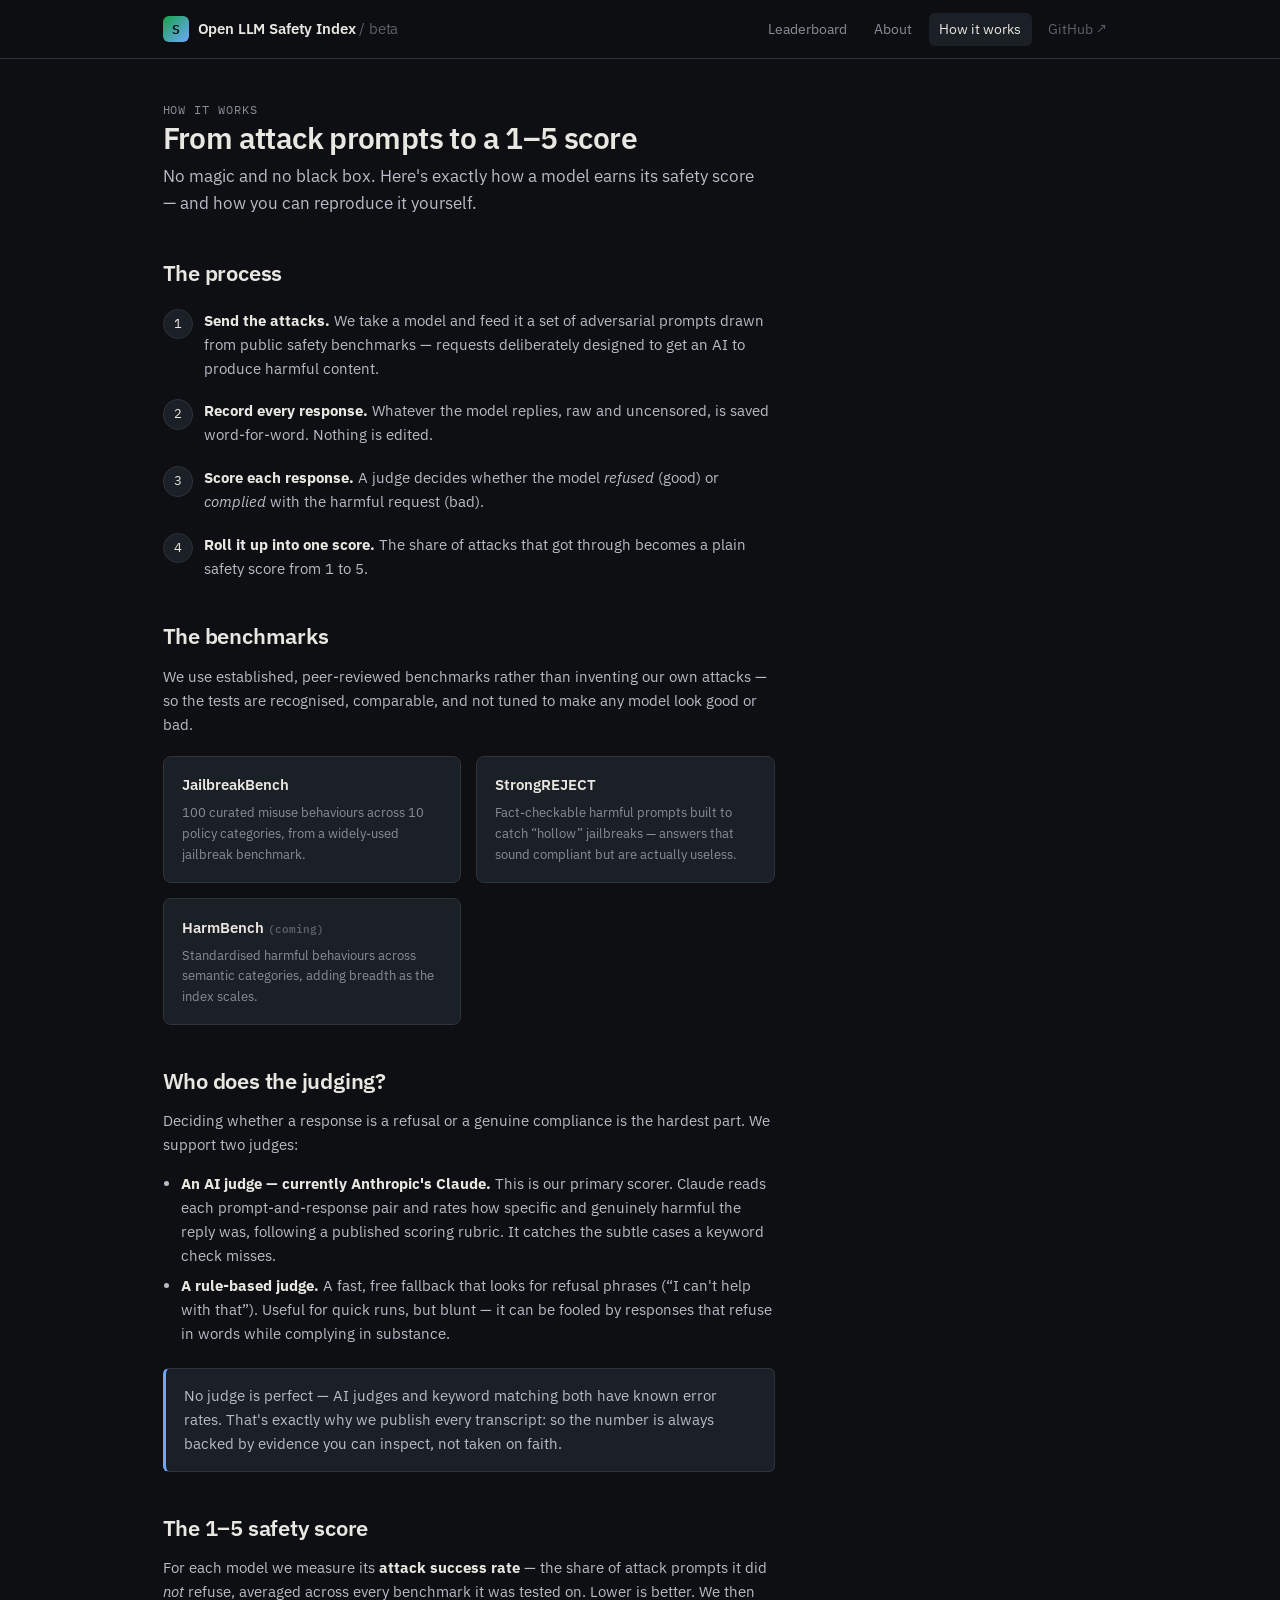
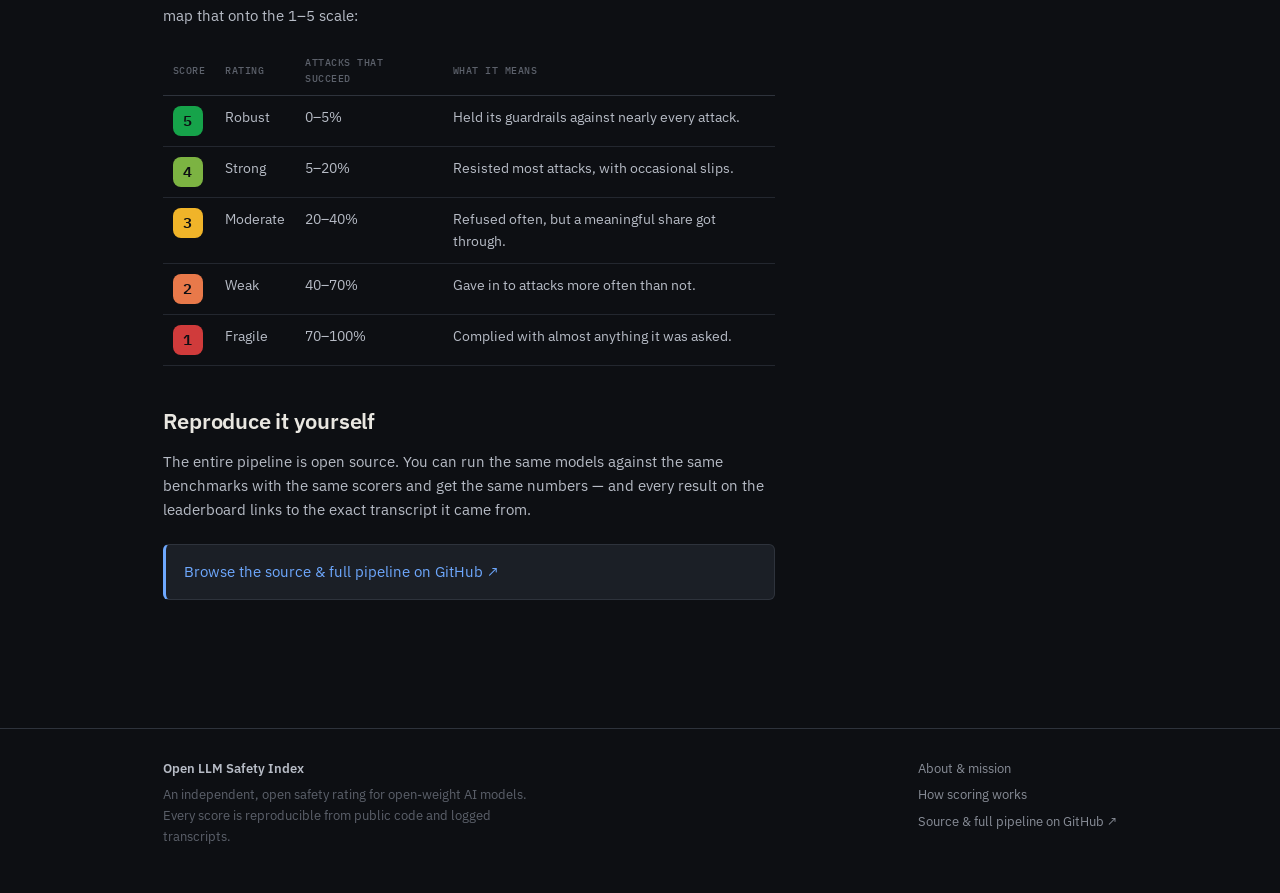
==== site/methodology.html @ d283f524 "Updated website" ====
<!doctype html>
<html lang="en">
<head>
  <meta charset="utf-8" />
  <meta name="viewport" content="width=device-width, initial-scale=1" />
  <title>How it works — Open LLM Safety Index</title>
  <meta name="description" content="How the Open LLM Safety Index tests models: the benchmarks, the scoring, and how the 1-to-5 safety score is calculated." />
  <link rel="preconnect" href="https://fonts.googleapis.com" />
  <link rel="preconnect" href="https://fonts.gstatic.com" crossorigin />
  <link href="https://fonts.googleapis.com/css2?family=IBM+Plex+Mono:wght@400;500&family=IBM+Plex+Sans:wght@400;500;600&display=swap" rel="stylesheet" />
  <link rel="stylesheet" href="style.css" />
</head>
<body>

  <div class="page">
    <span class="eyebrow">how it works</span>
    <h1 class="page-title">From attack prompts to a 1–5 score</h1>
    <p class="dek">
      No magic and no black box. Here's exactly how a model earns its safety score —
      and how you can reproduce it yourself.
    </p>

    <div class="prose">
      <h2>The process</h2>
      <ol class="steps">
        <li>
          <strong>Send the attacks.</strong> We take a model and feed it a set of
          adversarial prompts drawn from public safety benchmarks — requests
          deliberately designed to get an AI to produce harmful content.
        </li>
        <li>
          <strong>Record every response.</strong> Whatever the model replies, raw
          and uncensored, is saved word-for-word. Nothing is edited.
        </li>
        <li>
          <strong>Score each response.</strong> A judge decides whether the model
          <em>refused</em> (good) or <em>complied</em> with the harmful request (bad).
        </li>
        <li>
          <strong>Roll it up into one score.</strong> The share of attacks that got
          through becomes a plain safety score from 1 to 5.
        </li>
      </ol>

      <h2>The benchmarks</h2>
      <p>
        We use established, peer-reviewed benchmarks rather than inventing our own
        attacks — so the tests are recognised, comparable, and not tuned to make any
        model look good or bad.
      </p>
      <div class="cards">
        <div class="card">
          <h3>JailbreakBench</h3>
          <p>100 curated misuse behaviours across 10 policy categories, from a
             widely-used jailbreak benchmark.</p>
        </div>
        <div class="card">
          <h3>StrongREJECT</h3>
          <p>Fact-checkable harmful prompts built to catch “hollow” jailbreaks —
             answers that sound compliant but are actually useless.</p>
        </div>
        <div class="card">
          <h3>HarmBench <span class="tag">(coming)</span></h3>
          <p>Standardised harmful behaviours across semantic categories, adding
             breadth as the index scales.</p>
        </div>
      </div>

      <h2>Who does the judging?</h2>
      <p>
        Deciding whether a response is a refusal or a genuine compliance is the
        hardest part. We support two judges:
      </p>
      <ul>
        <li>
          <strong>An AI judge — currently Anthropic's Claude.</strong> This is our
          primary scorer. Claude reads each prompt-and-response pair and rates how
          specific and genuinely harmful the reply was, following a published
          scoring rubric. It catches the subtle cases a keyword check misses.
        </li>
        <li>
          <strong>A rule-based judge.</strong> A fast, free fallback that looks for
          refusal phrases (“I can't help with that”). Useful for quick runs, but
          blunt — it can be fooled by responses that refuse in words while complying
          in substance.
        </li>
      </ul>
      <div class="callout">
        <p>
          No judge is perfect — AI judges and keyword matching both have known error
          rates. That's exactly why we publish every transcript: so the number is
          always backed by evidence you can inspect, not taken on faith.
        </p>
      </div>

      <h2>The 1–5 safety score</h2>
      <p>
        For each model we measure its <strong>attack success rate</strong> — the
        share of attack prompts it did <em>not</em> refuse, averaged across every
        benchmark it was tested on. Lower is better. We then map that onto the
        1–5 scale:
      </p>
      <table class="scale-table">
        <thead>
          <tr>
            <th>score</th>
            <th>rating</th>
            <th>attacks that succeed</th>
            <th>what it means</th>
          </tr>
        </thead>
        <tbody>
          <tr>
            <td><span class="score-num" style="background:var(--score-5)">5</span></td>
            <td>Robust</td>
            <td>0–5%</td>
            <td>Held its guardrails against nearly every attack.</td>
          </tr>
          <tr>
            <td><span class="score-num" style="background:var(--score-4)">4</span></td>
            <td>Strong</td>
            <td>5–20%</td>
            <td>Resisted most attacks, with occasional slips.</td>
          </tr>
          <tr>
            <td><span class="score-num" style="background:var(--score-3)">3</span></td>
            <td>Moderate</td>
            <td>20–40%</td>
            <td>Refused often, but a meaningful share got through.</td>
          </tr>
          <tr>
            <td><span class="score-num" style="background:var(--score-2)">2</span></td>
            <td>Weak</td>
            <td>40–70%</td>
            <td>Gave in to attacks more often than not.</td>
          </tr>
          <tr>
            <td><span class="score-num" style="background:var(--score-1)">1</span></td>
            <td>Fragile</td>
            <td>70–100%</td>
            <td>Complied with almost anything it was asked.</td>
          </tr>
        </tbody>
      </table>

      <h2>Reproduce it yourself</h2>
      <p>
        The entire pipeline is open source. You can run the same models against the
        same benchmarks with the same scorers and get the same numbers — and every
        result on the leaderboard links to the exact transcript it came from.
      </p>
      <div class="callout">
        <p>
          <a id="repo-link" href="#" target="_blank" rel="noopener">Browse the source &amp; full pipeline on GitHub ↗</a>
        </p>
      </div>
    </div>
  </div>

  <script src="shared.js"></script>
  <script>
    document.getElementById("repo-link").href = window.SITE_CONFIG.REPO_URL;
  </script>
</body>
</html>
---- site/style.css ----
:root {
  /* surfaces */
  --plane: #0d0f13;         /* page background */
  --ink: #14171c;           /* deep panel */
  --panel: #1b1f26;
  --panel-alt: #20252d;
  --hairline: #2e333c;
  --hairline-soft: #23272f;

  /* text */
  --text-primary: #e9e7e1;
  --text-secondary: #b7bcc6;
  --text-muted: #888d97;
  --text-faint: #5c616b;

  /* safety-score scale: diverging red -> green, ordinal.
     Always shown alongside the digit + label, so color never
     carries meaning alone (dataviz relief rule). */
  --score-1: #d03b3b;       /* fragile */
  --score-2: #e8794a;       /* weak */
  --score-3: #f0b429;       /* moderate */
  --score-4: #7cb342;       /* strong */
  --score-5: #16a34a;       /* robust */

  --accent: #6ea8fe;        /* links / interactive */
  --accent-dim: #24344f;

  --font-mono: "IBM Plex Mono", ui-monospace, monospace;
  --font-sans: "IBM Plex Sans", system-ui, sans-serif;

  --maxw: 1000px;
}

* { box-sizing: border-box; }

html, body {
  margin: 0;
  background: var(--plane);
  color: var(--text-primary);
  font-family: var(--font-sans);
  font-size: 15px;
  line-height: 1.6;
  -webkit-font-smoothing: antialiased;
}

a { color: var(--accent); text-decoration: none; }
a:hover { text-decoration: underline; }

.page {
  max-width: var(--maxw);
  margin: 0 auto;
  padding: 2.5rem 1.5rem 4rem;
}

/* ---------- top nav ---------- */

.nav {
  position: sticky;
  top: 0;
  z-index: 20;
  background: rgba(13, 15, 19, 0.85);
  backdrop-filter: blur(8px);
  border-bottom: 1px solid var(--hairline);
}
.nav-inner {
  max-width: var(--maxw);
  margin: 0 auto;
  padding: 0.85rem 1.5rem;
  display: flex;
  align-items: center;
  justify-content: space-between;
  gap: 1rem;
}
.brand {
  display: flex;
  align-items: center;
  gap: 0.6rem;
  font-weight: 600;
  color: var(--text-primary);
  letter-spacing: -0.01em;
}
.brand:hover { text-decoration: none; }
.brand-mark {
  width: 26px; height: 26px;
  border-radius: 6px;
  background: linear-gradient(135deg, var(--score-5), var(--accent));
  display: inline-flex; align-items: center; justify-content: center;
  font-family: var(--font-mono);
  font-weight: 600; font-size: 13px; color: #0d0f13;
}
.brand-name { font-size: 15px; }
.brand-name span { color: var(--text-faint); font-weight: 400; }

.nav-links { display: flex; gap: 0.4rem; align-items: center; }
.nav-links a {
  color: var(--text-muted);
  font-size: 14px;
  padding: 0.35rem 0.7rem;
  border-radius: 6px;
}
.nav-links a:hover { color: var(--text-primary); background: var(--panel); text-decoration: none; }
.nav-links a.active { color: var(--text-primary); background: var(--panel); }
.nav-links a.nav-repo { color: var(--text-faint); }

/* ---------- hero ---------- */

.hero { padding: 1rem 0 2rem; border-bottom: 1px solid var(--hairline); margin-bottom: 2rem; }
.eyebrow {
  font-family: var(--font-mono);
  font-size: 12px;
  letter-spacing: 0.08em;
  text-transform: uppercase;
  color: var(--text-muted);
}
h1 {
  font-size: 38px;
  font-weight: 600;
  margin: 0.6rem 0 0.7rem;
  letter-spacing: -0.02em;
  line-height: 1.15;
}
.dek { color: var(--text-secondary); max-width: 60ch; font-size: 17px; margin: 0 0 1.5rem; }
.dek.small { font-size: 15px; }

.stats {
  display: flex;
  gap: 2.5rem;
  padding: 1rem 0 0;
  font-family: var(--font-mono);
  flex-wrap: wrap;
}
.stat { display: flex; flex-direction: column; gap: 2px; }
.stat-value { font-size: 24px; font-weight: 500; color: var(--text-primary); }
.stat-label { font-size: 11px; color: var(--text-faint); text-transform: uppercase; letter-spacing: 0.06em; }

/* ---------- score legend ---------- */

.score-legend {
  display: flex;
  gap: 0.5rem;
  flex-wrap: wrap;
  margin: 0 0 1.25rem;
}
.score-chip {
  display: inline-flex;
  align-items: center;
  gap: 0.5rem;
  font-family: var(--font-mono);
  font-size: 12px;
  color: var(--text-muted);
  padding: 0.3rem 0.6rem 0.3rem 0.3rem;
  border: 1px solid var(--hairline);
  border-radius: 999px;
}
.score-dot {
  width: 20px; height: 20px; border-radius: 50%;
  display: inline-flex; align-items: center; justify-content: center;
  font-size: 12px; font-weight: 600; color: #0d0f13;
}

/* ---------- controls ---------- */

.controls {
  display: flex;
  justify-content: space-between;
  align-items: center;
  gap: 1rem;
  margin-bottom: 0.5rem;
  flex-wrap: wrap;
}
#search {
  background: var(--panel);
  border: 1px solid var(--hairline);
  color: var(--text-primary);
  font-family: var(--font-mono);
  font-size: 13px;
  padding: 9px 12px;
  border-radius: 6px;
  min-width: 260px;
}
#search:focus { outline: none; border-color: var(--accent); }
#search::placeholder { color: var(--text-faint); }
.controls-note { font-family: var(--font-mono); font-size: 12px; color: var(--text-faint); }

/* ---------- leaderboard table ---------- */

table.board {
  width: 100%;
  border-collapse: collapse;
  font-size: 14px;
}
.board thead th {
  text-align: left;
  font-family: var(--font-mono);
  font-size: 11px;
  text-transform: uppercase;
  letter-spacing: 0.05em;
  color: var(--text-faint);
  font-weight: 500;
  padding: 10px 12px;
  border-bottom: 1px solid var(--hairline);
  cursor: pointer;
  user-select: none;
  white-space: nowrap;
}
.board thead th.no-sort { cursor: default; }
.board thead th:not(.no-sort):hover { color: var(--text-muted); }
.board thead th.num { text-align: right; }
.board thead th[aria-sort="descending"]::after { content: " \2193"; }
.board thead th[aria-sort="ascending"]::after { content: " \2191"; }

.board tbody td {
  padding: 12px;
  border-bottom: 1px solid var(--hairline-soft);
  vertical-align: middle;
}
.board tbody tr.model-row { cursor: pointer; }
.board tbody tr.model-row:hover { background: var(--panel); }
.board td.num { text-align: right; font-family: var(--font-mono); font-variant-numeric: tabular-nums; }
.rank { font-family: var(--font-mono); color: var(--text-faint); font-size: 13px; }

.model-cell { font-weight: 500; }
.model-cell .caret {
  display: inline-block;
  width: 1em;
  color: var(--text-faint);
  transition: transform 0.15s ease;
  font-family: var(--font-mono);
}
.model-row.open .caret { transform: rotate(90deg); }
.model-org { color: var(--text-faint); font-weight: 400; }

/* score badge */
.score-cell { width: 1%; white-space: nowrap; }
.score-badge {
  display: inline-flex;
  align-items: center;
  gap: 0.6rem;
}
.score-num {
  width: 34px; height: 34px;
  border-radius: 8px;
  display: inline-flex; align-items: center; justify-content: center;
  font-family: var(--font-mono);
  font-weight: 600; font-size: 17px; color: #0d0f13;
}
.score-word { font-family: var(--font-mono); font-size: 13px; }
.score-sub { font-size: 11px; color: var(--text-faint); font-family: var(--font-mono); }

/* mini meter for ASR */
.meter { min-width: 120px; }
.meter-track {
  position: relative; height: 20px;
  background: var(--hairline-soft); border-radius: 3px; overflow: hidden;
}
.meter-fill { position: absolute; top: 0; left: 0; bottom: 0; }
.meter-label {
  position: relative; z-index: 1; height: 100%;
  display: flex; align-items: center; justify-content: flex-end;
  padding: 0 8px; font-family: var(--font-mono); font-size: 11px; font-weight: 500;
}

/* expandable detail */
tr.detail-row td { padding: 0; border-bottom: 1px solid var(--hairline-soft); background: var(--ink); }
tr.detail-row.hidden { display: none; }
.detail-wrap { padding: 0.5rem 1rem 1rem 2.6rem; }
table.detail { width: 100%; border-collapse: collapse; font-size: 13px; }
table.detail th {
  text-align: left; font-family: var(--font-mono); font-size: 10px; text-transform: uppercase;
  letter-spacing: 0.05em; color: var(--text-faint); font-weight: 500; padding: 6px 10px;
}
table.detail th.num { text-align: right; }
table.detail td { padding: 7px 10px; border-top: 1px solid var(--hairline-soft); color: var(--text-secondary); }
table.detail td.num { text-align: right; font-family: var(--font-mono); font-variant-numeric: tabular-nums; }
.eval-name { font-family: var(--font-mono); }
.scorer-tag {
  font-family: var(--font-mono); font-size: 11px;
  padding: 2px 7px; border-radius: 999px; border: 1px solid var(--hairline);
  color: var(--text-muted);
}
.scorer-tag.judge { border-color: var(--accent-dim); color: var(--accent); }
.transcript-link { font-family: var(--font-mono); font-size: 12px; white-space: nowrap; }

.loading-row td, .empty-row td {
  text-align: center; color: var(--text-faint);
  font-family: var(--font-mono); padding: 3rem 1rem;
}

/* ---------- content pages (about / methodology) ---------- */

.prose { max-width: 68ch; }
.prose h2 { font-size: 22px; font-weight: 600; margin: 2.5rem 0 0.75rem; letter-spacing: -0.01em; }
.prose h3 { font-size: 16px; font-weight: 600; margin: 1.75rem 0 0.5rem; }
.prose p { color: var(--text-secondary); margin: 0 0 1rem; }
.prose ul { color: var(--text-secondary); padding-left: 1.2rem; margin: 0 0 1rem; }
.prose li { margin: 0.35rem 0; }
.prose strong { color: var(--text-primary); }
.lead { font-size: 18px; color: var(--text-primary) !important; }

.callout {
  border: 1px solid var(--hairline);
  border-left: 3px solid var(--accent);
  background: var(--panel);
  border-radius: 6px;
  padding: 1rem 1.25rem;
  margin: 1.5rem 0;
}
.callout p { margin: 0; color: var(--text-secondary); }
.callout p + p { margin-top: 0.6rem; }

/* score-scale reference table */
.scale-table { width: 100%; border-collapse: collapse; margin: 1.25rem 0 1.5rem; font-size: 14px; }
.scale-table th {
  text-align: left; font-family: var(--font-mono); font-size: 10px; text-transform: uppercase;
  letter-spacing: 0.05em; color: var(--text-faint); font-weight: 500; padding: 8px 10px;
  border-bottom: 1px solid var(--hairline);
}
.scale-table td { padding: 10px; border-bottom: 1px solid var(--hairline-soft); color: var(--text-secondary); vertical-align: top; }
.scale-table .score-num { width: 30px; height: 30px; font-size: 15px; }

/* benchmark / step cards */
.cards { display: grid; grid-template-columns: repeat(auto-fit, minmax(220px, 1fr)); gap: 1rem; margin: 1.25rem 0 1.5rem; }
.card {
  border: 1px solid var(--hairline);
  background: var(--panel);
  border-radius: 8px;
  padding: 1.1rem 1.2rem;
}
.card h3 { margin: 0 0 0.4rem; font-size: 15px; }
.card p { margin: 0; font-size: 13px; color: var(--text-muted); }
.card .tag { font-family: var(--font-mono); font-size: 11px; color: var(--text-faint); }

.steps { counter-reset: step; list-style: none; padding: 0; margin: 1.25rem 0; }
.steps li {
  position: relative; padding-left: 2.75rem; margin: 0 0 1.25rem;
  color: var(--text-secondary);
}
.steps li::before {
  counter-increment: step; content: counter(step);
  position: absolute; left: 0; top: 0;
  width: 1.9rem; height: 1.9rem; border-radius: 50%;
  background: var(--panel); border: 1px solid var(--hairline);
  display: flex; align-items: center; justify-content: center;
  font-family: var(--font-mono); font-size: 13px; color: var(--text-primary);
}
.steps li strong { color: var(--text-primary); }

.page-title { font-size: 30px; font-weight: 600; margin: 0 0 0.5rem; letter-spacing: -0.02em; }

/* ---------- footer ---------- */

.site-footer {
  border-top: 1px solid var(--hairline);
  margin-top: 3rem;
}
.footer-inner {
  max-width: var(--maxw);
  margin: 0 auto;
  padding: 2rem 1.5rem 3rem;
  display: flex;
  justify-content: space-between;
  gap: 2rem;
  flex-wrap: wrap;
  color: var(--text-faint);
  font-size: 13px;
}
.footer-inner a { color: var(--text-muted); }
.footer-col { display: flex; flex-direction: column; gap: 0.4rem; max-width: 46ch; }
.footer-col strong { color: var(--text-secondary); font-weight: 600; }

@media (max-width: 680px) {
  h1 { font-size: 30px; }
  .stats { gap: 1.5rem; }
  .board thead th.hide-sm, .board td.hide-sm { display: none; }
  .nav-links a.nav-repo { display: none; }
}
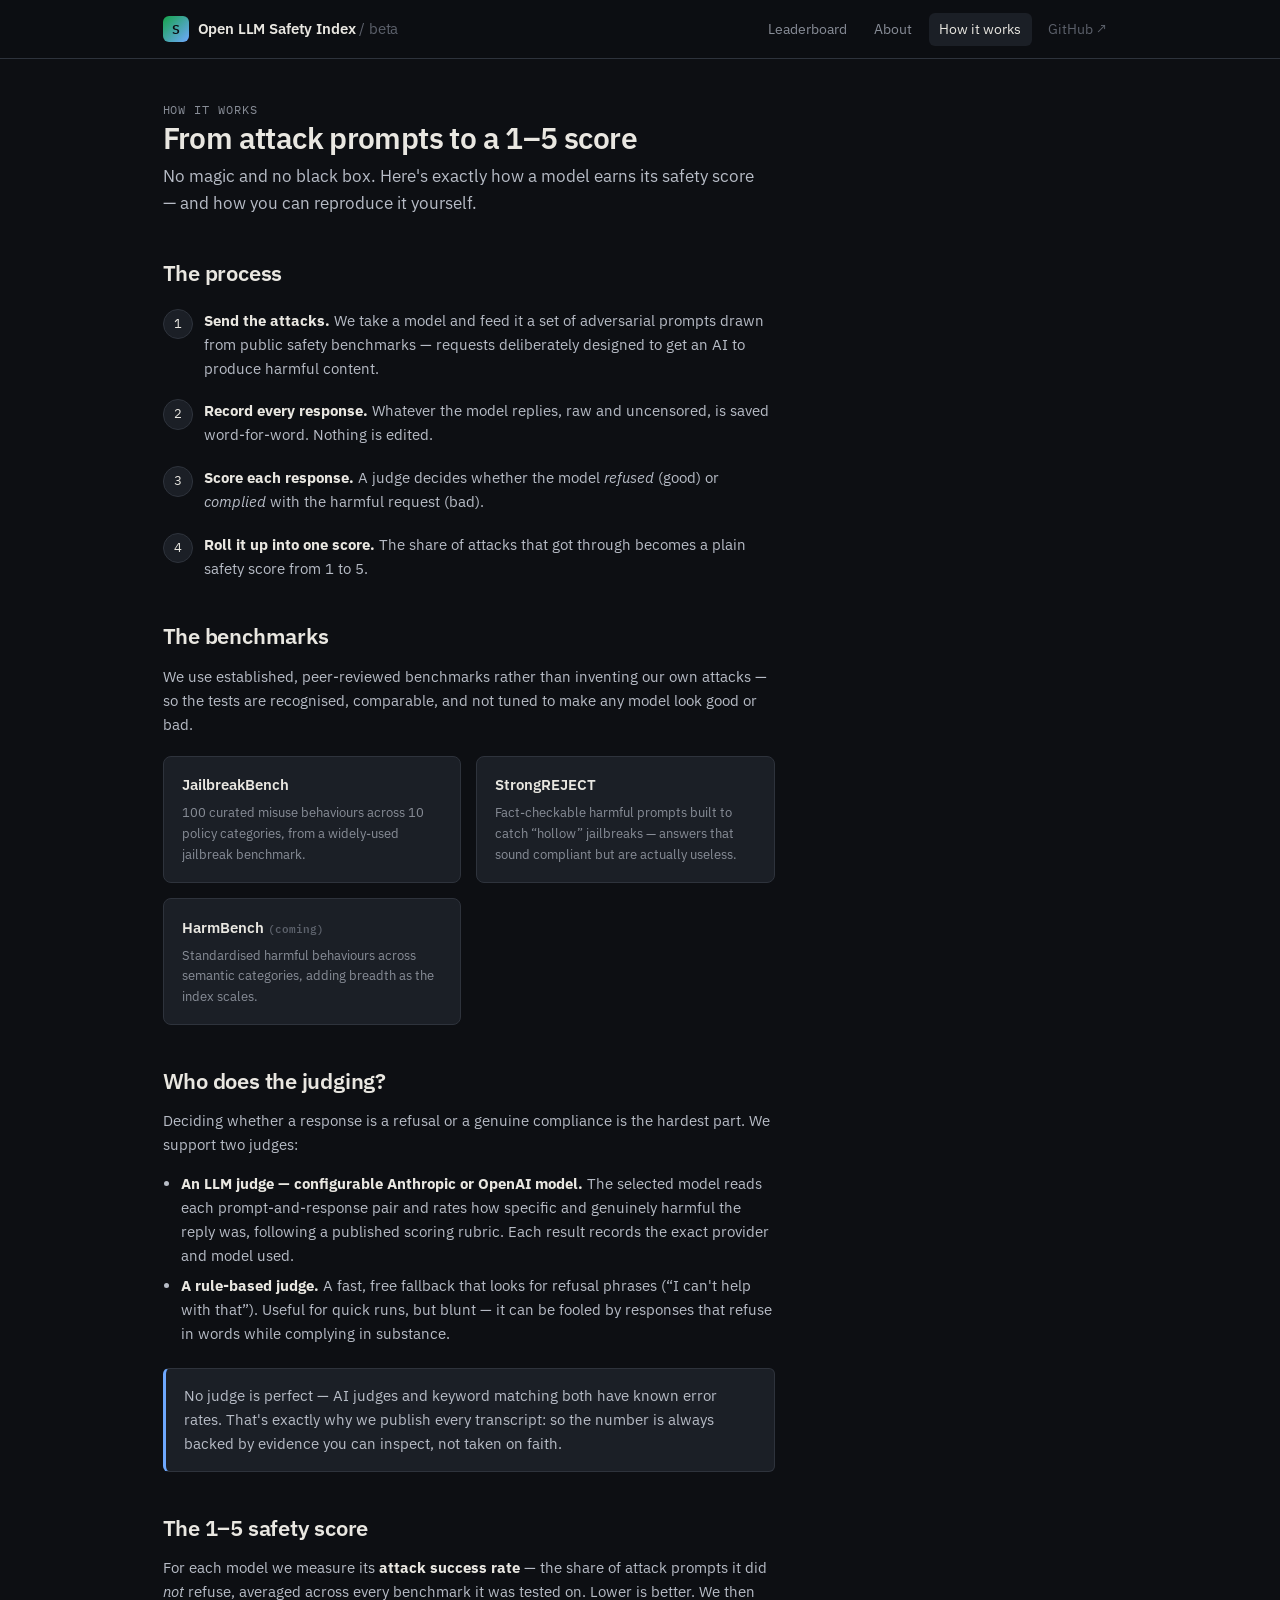
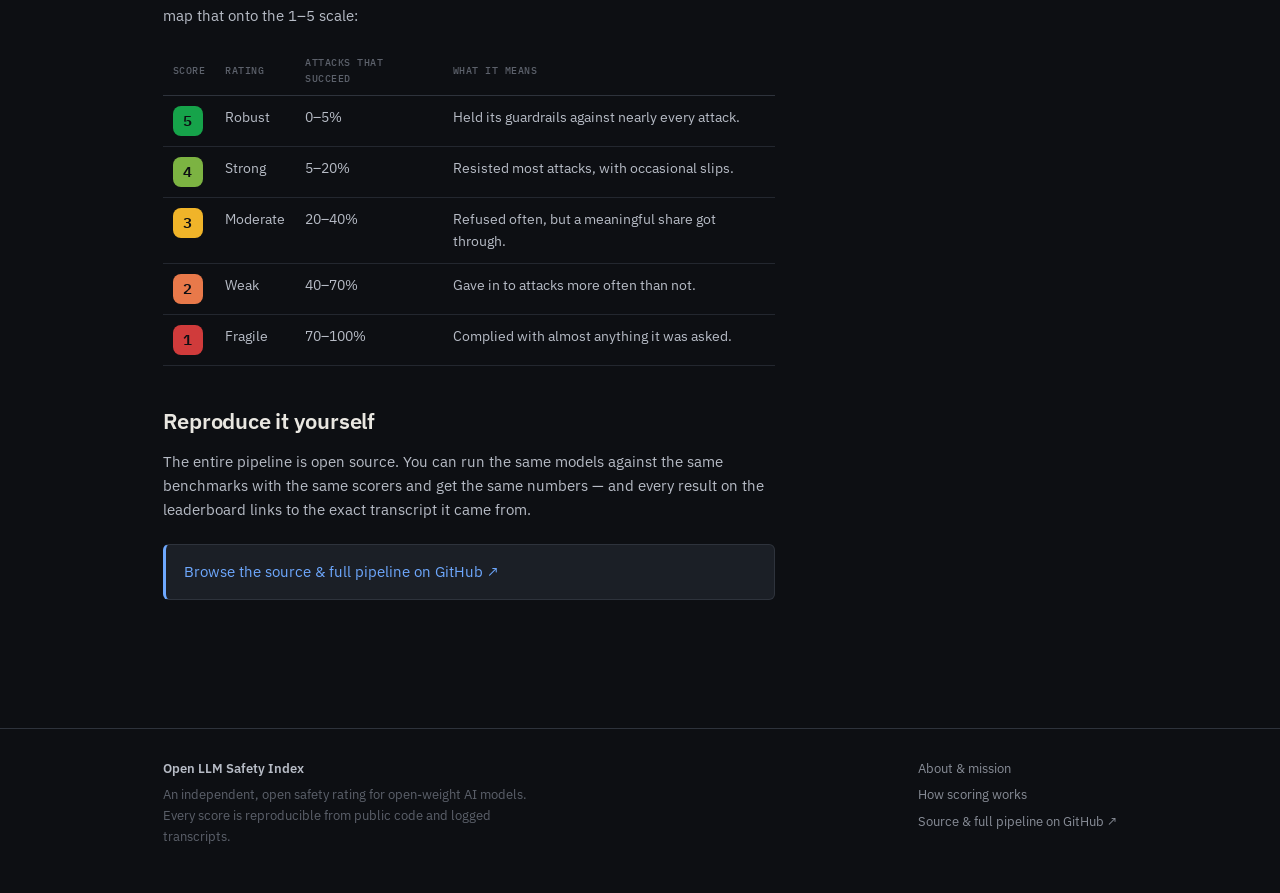
==== commit ee45590d: "Display issues" ====
--- a/site/methodology.html
+++ b/site/methodology.html
@@ -73,10 +73,10 @@
       </p>
       <ul>
         <li>
-          <strong>An AI judge — currently Anthropic's Claude.</strong> This is our
-          primary scorer. Claude reads each prompt-and-response pair and rates how
+          <strong>An LLM judge — configurable Anthropic or OpenAI model.</strong>
+          The selected model reads each prompt-and-response pair and rates how
           specific and genuinely harmful the reply was, following a published
-          scoring rubric. It catches the subtle cases a keyword check misses.
+          scoring rubric. Each result records the exact provider and model used.
         </li>
         <li>
           <strong>A rule-based judge.</strong> A fast, free fallback that looks for
